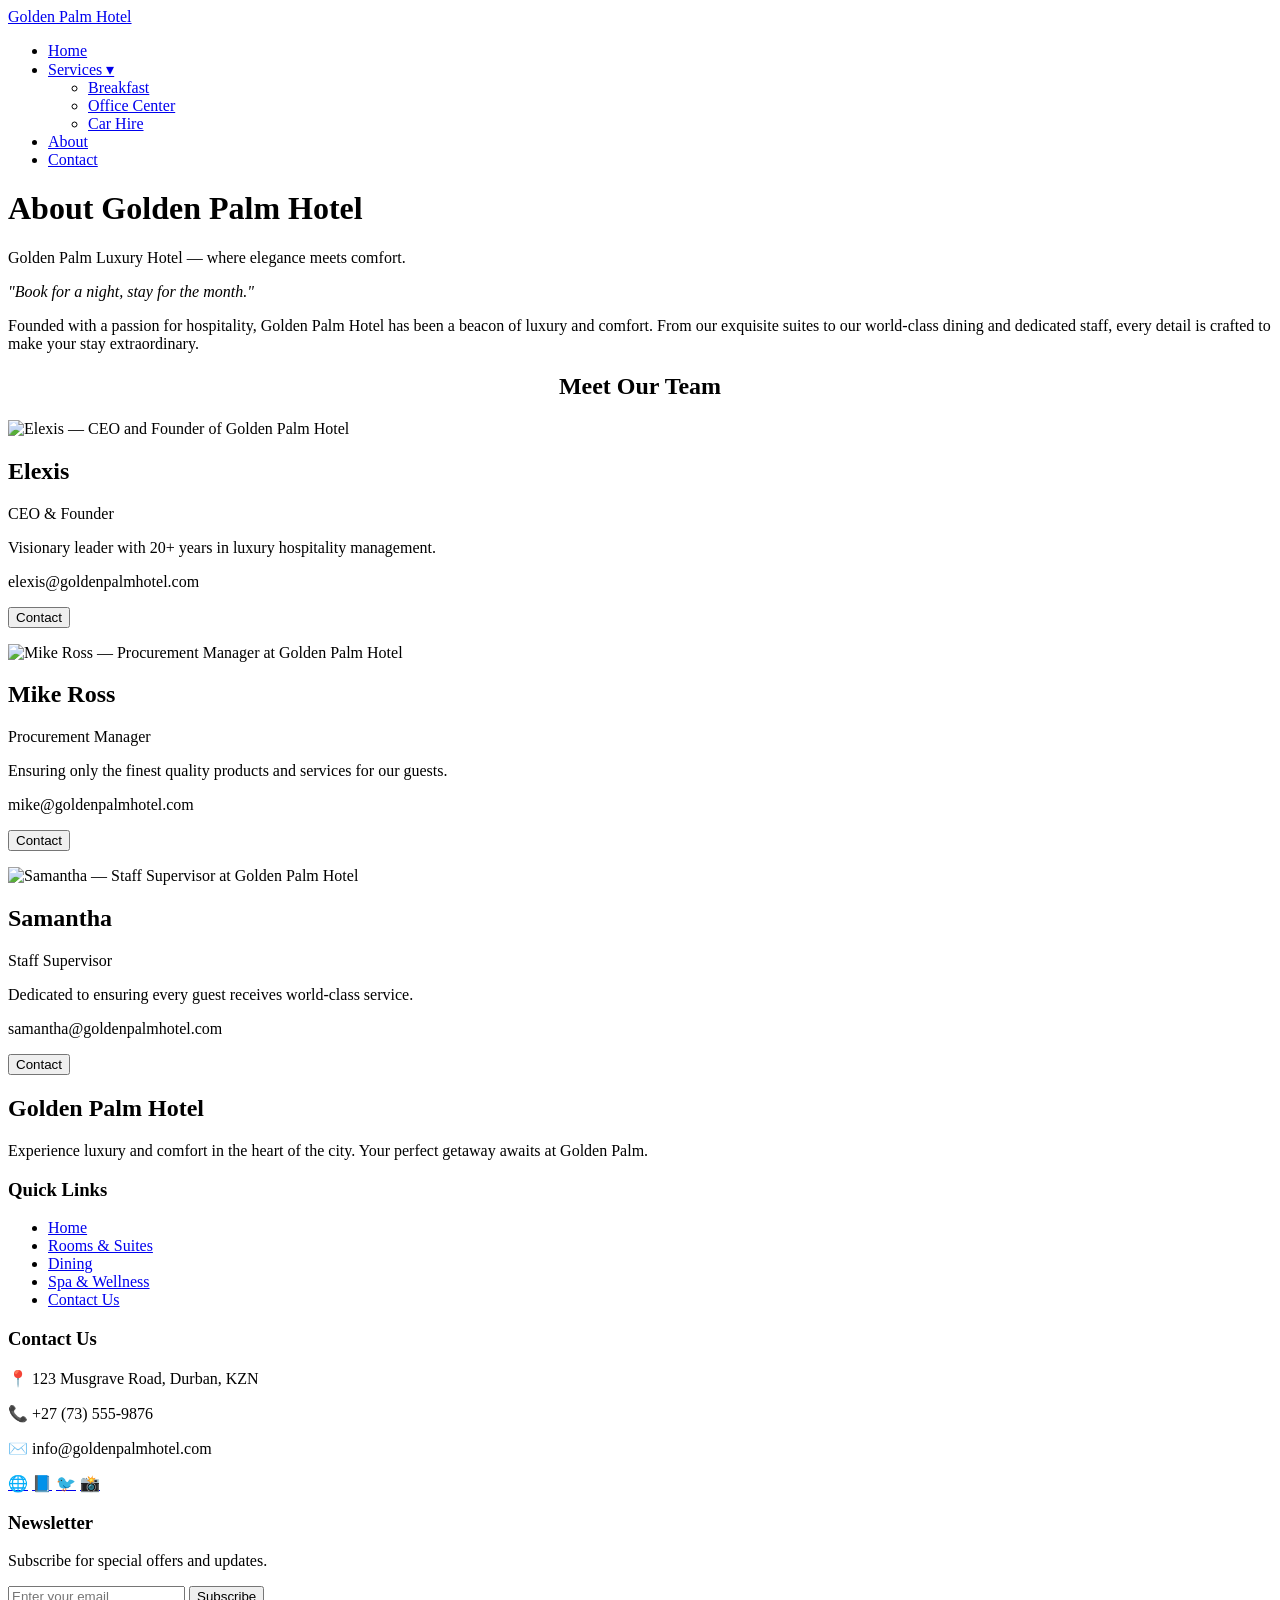
==== about.html @ bf4af977 "Add files via upload" ====
<!DOCTYPE html>
<html lang="en">

<head>
  <meta charset="UTF-8" />
  <meta name="viewport" content="width=device-width, initial-scale=1.0" />

  <!-- SEO Meta Tags -->
  <title>About Us | Golden Palm Hotel</title>
  <meta name="description" content="Learn about Golden Palm Hotel — a luxury destination in Miami managed by our passionate team. Meet our CEO, Procurement Manager, and Staff Supervisor." />
  <meta name="keywords" content="about Golden Palm Hotel, hotel team, hotel management, luxury hotel Miami, hotel history" />
  <meta name="author" content="Golden Palm Hotel" />
  <meta name="robots" content="index, follow" />
  <link rel="canonical" href="https://www.goldenpalmhotel.com/about.html" />
  <link rel="stylesheet" href="./css/stylesheet.css">
  <title>About Us | Golden Palm Hotel</title>
</head>

<body>
  <nav>
    <div class="navbar">
      <a href="./index.html" class="logo">Golden Palm Hotel</a>

      <div class="hamburger" id="hamburger" aria-label="Toggle navigation" role="button" tabindex="0">
        <span></span>
        <span></span>
        <span></span>
      </div>

      <ul class="nav-links" id="navLinks">
        <li><a href="./index.html">Home</a></li>
        <li>
          <a href="#" class="submenu-toggle" aria-haspopup="true">Services ▾</a>
          <ul class="submenu">
            <li><a href="#">Breakfast</a></li>
            <li><a href="#">Office Center</a></li>
            <li><a href="#">Car Hire</a></li>
          </ul>
        </li>
        <li><a href="./about.html" class="active">About</a></li>
        <li><a href="./Contact.html">Contact</a></li>
      </ul>
    </div>
  </nav>
  <!--Navigation Ends-->

  <div class="about-section">
    <h1>About Golden Palm Hotel</h1>
    <p>Golden Palm Luxury Hotel — where elegance meets comfort.</p>
    <p><em>"Book for a night, stay for the month."</em></p>
    <p class="about-description">
      Founded with a passion for hospitality, Golden Palm Hotel has been a beacon of luxury and comfort. 
      From our exquisite suites to our world-class dining and dedicated staff, every detail is crafted to make your stay extraordinary.
    </p>
  </div>

  <h2 style="text-align:center">Meet Our Team</h2>
  <div class="row">
    <div class="column">
      <div class="card">
        <img src="./img/Elexis.jpg" alt="Elexis — CEO and Founder of Golden Palm Hotel" style="width:100%">
        <div class="container">
          <h2>Elexis</h2>
          <p class="title">CEO &amp; Founder</p>
          <p>Visionary leader with 20+ years in luxury hospitality management.</p>
          <p>elexis@goldenpalmhotel.com</p>
          <p><button class="button" onclick="window.location.href='./Contact.html'">Contact</button></p>
        </div>
      </div>
    </div>

    <div class="column">
      <div class="card">
        <img src="./img/Mike.jpg" alt="Mike Ross — Procurement Manager at Golden Palm Hotel" style="width:100%">
        <div class="container">
          <h2>Mike Ross</h2>
          <p class="title">Procurement Manager</p>
          <p>Ensuring only the finest quality products and services for our guests.</p>
          <p>mike@goldenpalmhotel.com</p>
          <p><button class="button" onclick="window.location.href='./Contact.html'">Contact</button></p>
        </div>
      </div>
    </div>

    <div class="column">
      <div class="card">
        <img src="./img/samantha.avif" alt="Samantha — Staff Supervisor at Golden Palm Hotel" style="width:100%">
        <div class="container">
          <h2>Samantha</h2>
          <p class="title">Staff Supervisor</p>
          <p>Dedicated to ensuring every guest receives world-class service.</p>
          <p>samantha@goldenpalmhotel.com</p>
          <p><button class="button" onclick="window.location.href='./Contact.html'">Contact</button></p>
        </div>
      </div>
    </div>
  </div>

  <!-- Toast notification -->
  <div id="toast" class="toast" role="alert" aria-live="polite"></div>

  <footer>
    <div class="footer-logo">
      <h2>Golden Palm Hotel</h2>
      <p>Experience luxury and comfort in the heart of the city. Your perfect getaway awaits at Golden Palm.</p>
    </div>

    <div class="footer-links">
      <h3>Quick Links</h3>
      <ul>
        <li><a href="#">Home</a></li>
        <li><a href="#">Rooms &amp; Suites</a></li>
        <li><a href="#">Dining</a></li>
        <li><a href="#">Spa &amp; Wellness</a></li>
        <li><a href="#">Contact Us</a></li>
      </ul>
    </div>

    <div class="footer-contact">
      <h3>Contact Us</h3>
      <p>📍 123 Musgrave Road, Durban, KZN</p>
      <p>📞 +27 (73) 555-9876</p>
      <p>✉️ info@goldenpalmhotel.com</p>
      <div class="footer-social">
        <a href="#" aria-label="Website">🌐</a>
        <a href="#" aria-label="Facebook">📘</a>
        <a href="#" aria-label="Twitter">🐦</a>
        <a href="#" aria-label="Instagram">📸</a>
      </div>
    </div>

    <div class="footer-newsletter">
      <h3>Newsletter</h3>
      <p>Subscribe for special offers and updates.</p>
      <div class="newsletter-form">
        <input type="email" id="newsletterEmail" placeholder="Enter your email" required aria-label="Newsletter email">
        <button type="button" onclick="handleNewsletterSubmit()">Subscribe</button>
      </div>
    </div>
  </footer>

  <script src="./javascript/script.js"></script>
</body>
</html>
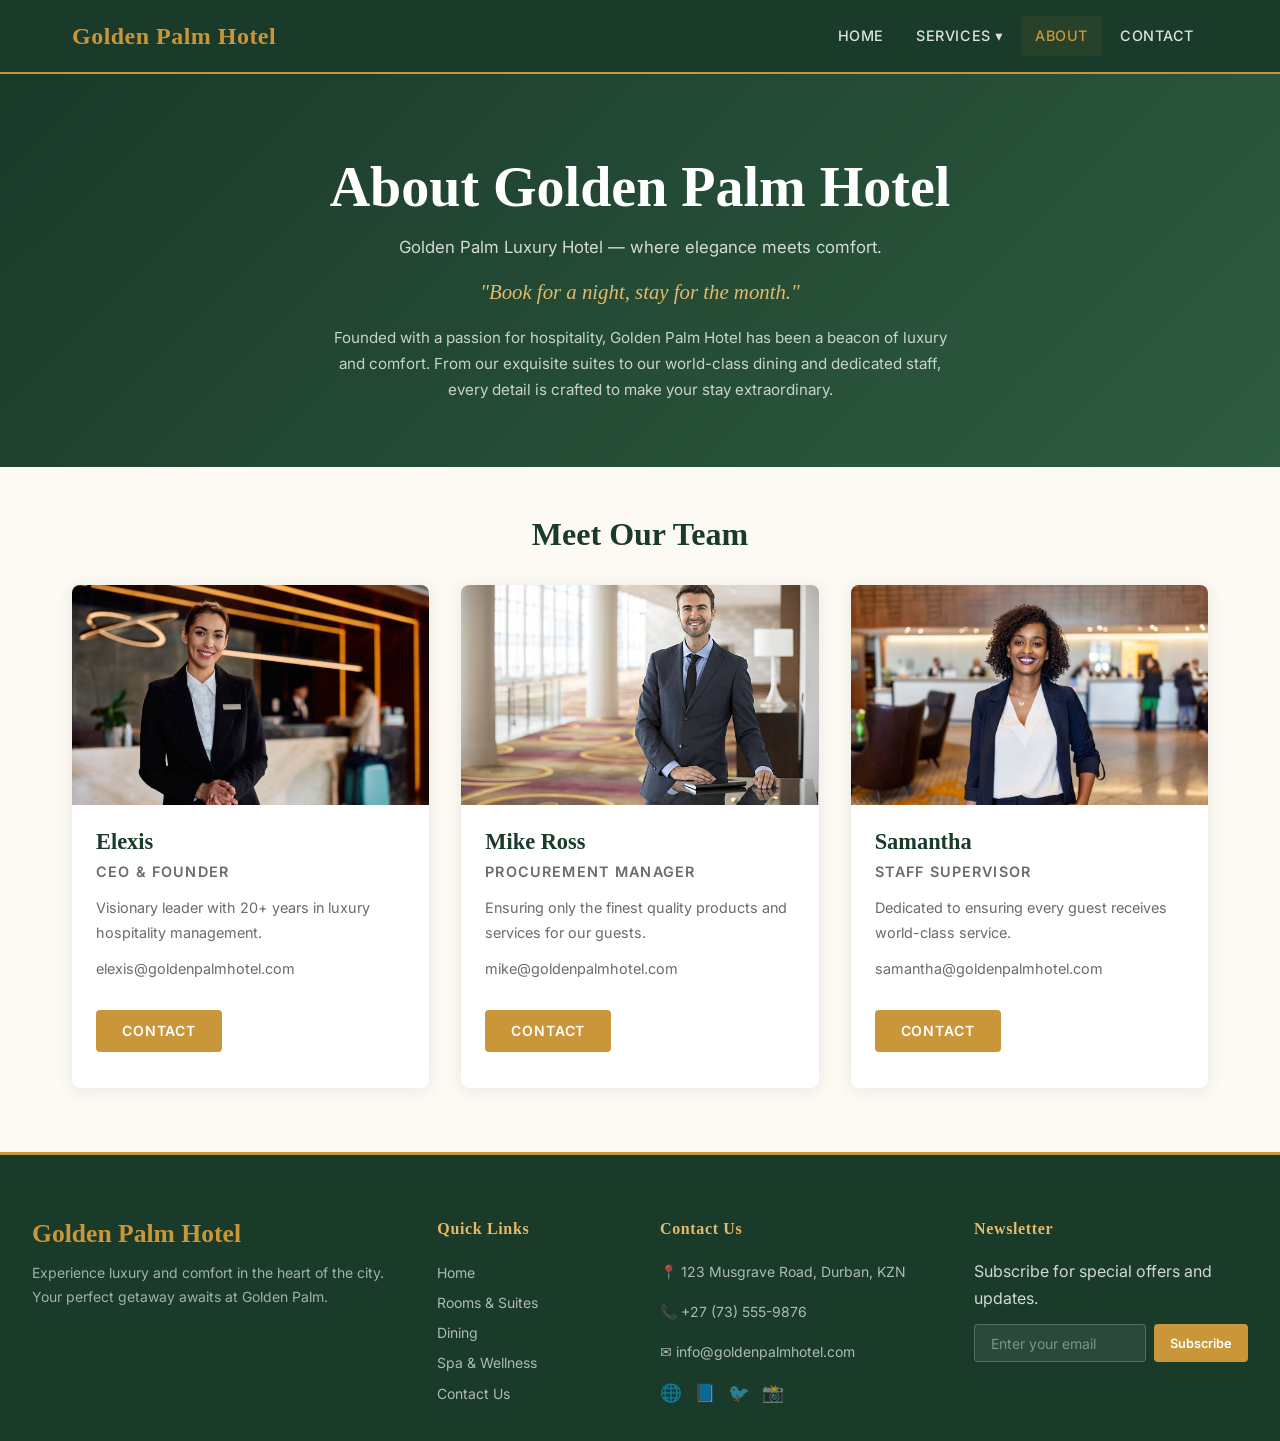
==== commit 03d1eae0: "Fix link case for Contact page in navigation" ====
--- a/about.html
+++ b/about.html
@@ -38,7 +38,7 @@
           </ul>
         </li>
         <li><a href="./about.html" class="active">About</a></li>
-        <li><a href="./Contact.html">Contact</a></li>
+        <li><a href="./contact.html">Contact</a></li>
       </ul>
     </div>
   </nav>
--- a/css/stylesheet.css
+++ b/css/stylesheet.css
@@ -0,0 +1,948 @@
+/* ============================================================
+   Golden Palm Hotel — Main Stylesheet
+   Palette: Forest Green | Warm Sand | Burnished Gold | Ivory
+   Type: Cormorant Garant (display) + Inter (body)
+   ============================================================ */
+
+@import url('https://fonts.googleapis.com/css2?family=Cormorant+Garant:ital,wght@0,400;0,500;0,600;0,700;1,400;1,500&family=Inter:wght@300;400;500;600&display=swap');
+
+/* ── Custom Properties ────────────────────────────────────── */
+:root {
+  --green-deep:   #1A3A2A;
+  --green-mid:    #2E5C40;
+  --gold:         #C9963A;
+  --gold-light:   #E5B96A;
+  --sand:         #F5EDD8;
+  --ivory:        #FDFAF4;
+  --text-dark:    #2C2C2C;
+  --text-muted:   #6B6B6B;
+  --border:       #E2D8C4;
+  --white:        #ffffff;
+
+  --ff-display:   'Cormorant Garant', Georgia, serif;
+  --ff-body:      'Inter', system-ui, sans-serif;
+
+  --nav-h:        72px;
+  --radius:       4px;
+  --radius-lg:    8px;
+  --shadow:       0 2px 16px rgba(26,58,42,0.10);
+  --shadow-hover: 0 8px 32px rgba(26,58,42,0.16);
+  --transition:   0.25s ease;
+}
+
+/* ── Reset & Base ─────────────────────────────────────────── */
+*, *::before, *::after { box-sizing: border-box; margin: 0; padding: 0; }
+
+html { scroll-behavior: smooth; font-size: 16px; }
+
+body {
+  font-family: var(--ff-body);
+  font-weight: 400;
+  color: var(--text-dark);
+  background: var(--ivory);
+  line-height: 1.7;
+  -webkit-font-smoothing: antialiased;
+}
+
+img { display: block; max-width: 100%; }
+a   { color: inherit; text-decoration: none; }
+ul  { list-style: none; }
+
+/* ── Gold Rule — signature element ──────────────────────────*/
+.gold-rule {
+  display: block;
+  width: 56px;
+  height: 2px;
+  background: var(--gold);
+  margin: 0 auto 1.5rem;
+}
+
+/* ── Typography ───────────────────────────────────────────── */
+h1, h2, h3, h4 {
+  font-family: var(--ff-display);
+  font-weight: 600;
+  line-height: 1.2;
+  color: var(--green-deep);
+}
+
+h1 { font-size: clamp(2rem, 5vw, 3.5rem); }
+h2 { font-size: clamp(1.5rem, 3vw, 2.25rem); }
+h3 { font-size: 1.25rem; }
+
+p  { margin-bottom: 0.75rem; }
+
+/* ── Navigation ───────────────────────────────────────────── */
+nav {
+  position: sticky;
+  top: 0;
+  z-index: 100;
+  background: var(--green-deep);
+  border-bottom: 2px solid var(--gold);
+}
+
+.navbar {
+  max-width: 1200px;
+  margin: 0 auto;
+  padding: 0 2rem;
+  height: var(--nav-h);
+  display: flex;
+  align-items: center;
+  justify-content: space-between;
+  gap: 2rem;
+}
+
+.navbar.scrolled { box-shadow: var(--shadow); }
+
+.logo {
+  font-family: var(--ff-display);
+  font-size: 1.5rem;
+  font-weight: 700;
+  color: var(--gold);
+  letter-spacing: 0.02em;
+  white-space: nowrap;
+  flex-shrink: 0;
+}
+
+.nav-links {
+  display: flex;
+  align-items: center;
+  gap: 0.25rem;
+}
+
+.nav-links > li {
+  position: relative;
+}
+
+.nav-links > li > a {
+  display: block;
+  padding: 0.5rem 0.875rem;
+  color: rgba(255,255,255,0.85);
+  font-size: 0.9rem;
+  font-weight: 500;
+  letter-spacing: 0.04em;
+  text-transform: uppercase;
+  border-radius: var(--radius);
+  transition: color var(--transition), background var(--transition);
+}
+
+.nav-links > li > a:hover,
+.nav-links > li > a.active {
+  color: var(--gold);
+  background: rgba(201,150,58,0.08);
+}
+
+/* Submenu */
+.submenu {
+  position: absolute;
+  top: calc(100% + 6px);
+  left: 0;
+  min-width: 160px;
+  background: var(--green-deep);
+  border: 1px solid var(--gold);
+  border-radius: var(--radius);
+  padding: 0.5rem 0;
+  opacity: 0;
+  pointer-events: none;
+  transform: translateY(-6px);
+  transition: opacity var(--transition), transform var(--transition);
+  z-index: 50;
+}
+
+.nav-links > li:hover .submenu,
+.submenu.open {
+  opacity: 1;
+  pointer-events: auto;
+  transform: translateY(0);
+}
+
+.submenu li a {
+  display: block;
+  padding: 0.5rem 1rem;
+  color: rgba(255,255,255,0.8);
+  font-size: 0.875rem;
+  transition: color var(--transition), padding-left var(--transition);
+}
+
+.submenu li a:hover {
+  color: var(--gold);
+  padding-left: 1.25rem;
+}
+
+/* Hamburger */
+.hamburger {
+  display: none;
+  flex-direction: column;
+  gap: 5px;
+  cursor: pointer;
+  padding: 6px;
+  border-radius: var(--radius);
+}
+
+.hamburger span {
+  display: block;
+  width: 24px;
+  height: 2px;
+  background: var(--gold);
+  transition: transform var(--transition), opacity var(--transition);
+}
+
+.hamburger.active span:nth-child(1) { transform: translateY(7px) rotate(45deg); }
+.hamburger.active span:nth-child(2) { opacity: 0; }
+.hamburger.active span:nth-child(3) { transform: translateY(-7px) rotate(-45deg); }
+
+/* ── Buttons ──────────────────────────────────────────────── */
+.button {
+  display: inline-block;
+  padding: 0.65rem 1.5rem;
+  background: var(--gold);
+  color: var(--white);
+  font-family: var(--ff-body);
+  font-size: 0.875rem;
+  font-weight: 600;
+  letter-spacing: 0.06em;
+  text-transform: uppercase;
+  border: 2px solid var(--gold);
+  border-radius: var(--radius);
+  cursor: pointer;
+  transition: background var(--transition), color var(--transition), transform var(--transition), box-shadow var(--transition);
+}
+
+.button:hover {
+  background: var(--green-deep);
+  border-color: var(--green-deep);
+  color: var(--gold);
+  transform: translateY(-1px);
+  box-shadow: 0 4px 16px rgba(201,150,58,0.25);
+}
+
+.button--outline {
+  background: transparent;
+  color: var(--green-deep);
+  border-color: var(--green-deep);
+}
+
+.button--outline:hover {
+  background: var(--green-deep);
+  color: var(--gold);
+}
+
+/* ── Hero Slideshow (index.html) ──────────────────────────── */
+.slideshow-container {
+  position: relative;
+  overflow: hidden;
+  background: var(--green-deep);
+}
+
+.carousalmargin { margin: 0; }
+
+.mySlides { display: none; position: relative; }
+.mySlides.fade { animation: fadeIn 0.8s ease; }
+.mySlides img { width: 100%; height: 500px; object-fit: cover; filter: brightness(0.75); }
+
+@keyframes fadeIn { from { opacity: 0.4; } to { opacity: 1; } }
+
+.text {
+  position: absolute;
+  bottom: 2.5rem;
+  left: 50%;
+  transform: translateX(-50%);
+  font-family: var(--ff-display);
+  font-size: clamp(1.25rem, 3vw, 2rem);
+  font-style: italic;
+  color: var(--white);
+  background: rgba(26,58,42,0.65);
+  padding: 0.75rem 2rem;
+  border-left: 3px solid var(--gold);
+  white-space: nowrap;
+  letter-spacing: 0.03em;
+}
+
+.numbertext {
+  position: absolute;
+  top: 1rem;
+  right: 1.25rem;
+  color: rgba(255,255,255,0.6);
+  font-size: 0.75rem;
+  letter-spacing: 0.1em;
+}
+
+.prev, .next {
+  position: absolute;
+  top: 50%;
+  transform: translateY(-50%);
+  padding: 0.75rem 1rem;
+  color: var(--white);
+  background: rgba(26,58,42,0.55);
+  border: 1px solid rgba(201,150,58,0.4);
+  cursor: pointer;
+  font-size: 1.25rem;
+  user-select: none;
+  transition: background var(--transition);
+  z-index: 5;
+}
+.prev { left: 0; border-radius: 0 var(--radius) var(--radius) 0; }
+.next { right: 0; border-radius: var(--radius) 0 0 var(--radius); }
+.prev:hover, .next:hover { background: rgba(201,150,58,0.75); }
+
+.dot {
+  display: inline-block;
+  width: 10px;
+  height: 10px;
+  margin: 0 5px;
+  background: var(--border);
+  border-radius: 50%;
+  cursor: pointer;
+  transition: background var(--transition);
+}
+.dot.active, .dot:hover { background: var(--gold); }
+
+/* ── Section headings (index) ─────────────────────────────── */
+body > h1 {
+  text-align: center;
+  padding: 3rem 1rem 0.5rem;
+}
+body > h1 + p {
+  text-align: center;
+  color: var(--text-muted);
+  font-style: italic;
+  margin-bottom: 0.5rem;
+}
+
+/* ── Card Grid ────────────────────────────────────────────── */
+.row {
+  display: grid;
+  grid-template-columns: repeat(auto-fit, minmax(280px, 1fr));
+  gap: 2rem;
+  max-width: 1200px;
+  margin: 2rem auto 4rem;
+  padding: 0 2rem;
+}
+
+.column { display: flex; }
+
+.card {
+  background: var(--white);
+  border-radius: var(--radius-lg);
+  overflow: hidden;
+  box-shadow: var(--shadow);
+  display: flex;
+  flex-direction: column;
+  width: 100%;
+  transition: box-shadow var(--transition), transform var(--transition);
+}
+
+.card:hover {
+  box-shadow: var(--shadow-hover);
+  transform: translateY(-4px);
+}
+
+.card img {
+  width: 100%;
+  height: 220px;
+  object-fit: cover;
+  transition: transform 0.4s ease;
+}
+
+.card:hover img { transform: scale(1.04); }
+
+.card .container {
+  padding: 1.5rem;
+  display: flex;
+  flex-direction: column;
+  flex: 1;
+}
+
+.card .container h2 {
+  font-size: 1.4rem;
+  margin-bottom: 0.25rem;
+}
+
+.card .title {
+  color: var(--gold);
+  font-size: 0.8rem;
+  font-weight: 600;
+  letter-spacing: 0.08em;
+  text-transform: uppercase;
+  margin-bottom: 0.75rem;
+}
+
+.card .container p { color: var(--text-muted); font-size: 0.9rem; }
+
+.card .container > p:last-of-type {
+  margin-top: auto;
+  padding-top: 1rem;
+}
+
+/* ── About Page ───────────────────────────────────────────── */
+.about-section {
+  background: linear-gradient(135deg, var(--green-deep) 0%, var(--green-mid) 100%);
+  color: var(--white);
+  text-align: center;
+  padding: 5rem 2rem 4rem;
+}
+
+.about-section h1 {
+  color: var(--white);
+  margin-bottom: 0.75rem;
+}
+
+.about-section p {
+  color: rgba(255,255,255,0.8);
+  font-size: 1.05rem;
+}
+
+.about-section em {
+  font-family: var(--ff-display);
+  font-size: 1.3rem;
+  color: var(--gold-light);
+  font-style: italic;
+}
+
+.about-description {
+  max-width: 640px;
+  margin: 1rem auto 0;
+  color: rgba(255,255,255,0.75) !important;
+  font-size: 0.95rem !important;
+}
+
+/* Team section heading */
+h2[style*="text-align:center"] {
+  margin: 3rem 0 0.5rem;
+  font-size: 2rem;
+}
+
+/* ── Contact Page ─────────────────────────────────────────── */
+.page-header {
+  background: linear-gradient(135deg, var(--green-deep), var(--green-mid));
+  color: var(--white);
+  text-align: center;
+  padding: 4rem 2rem;
+}
+
+.page-header h1 { color: var(--white); margin-bottom: 0.75rem; }
+.page-header p  { color: rgba(255,255,255,0.8); font-size: 1rem; }
+
+.contact-wrapper {
+  max-width: 760px;
+  margin: 3rem auto 4rem;
+  padding: 0 2rem;
+}
+
+.contact-info-grid {
+  display: grid;
+  grid-template-columns: repeat(auto-fit, minmax(160px, 1fr));
+  gap: 1rem;
+  margin-bottom: 2.5rem;
+}
+
+.contact-detail {
+  background: var(--white);
+  border: 1px solid var(--border);
+  border-radius: var(--radius-lg);
+  padding: 1.25rem 1rem;
+  text-align: center;
+  box-shadow: var(--shadow);
+}
+
+.contact-detail span { font-size: 1.5rem; display: block; margin-bottom: 0.4rem; }
+.contact-detail p    { margin: 0; font-size: 0.85rem; color: var(--text-muted); }
+
+.contact-form-container {
+  background: var(--white);
+  border: 1px solid var(--border);
+  border-radius: var(--radius-lg);
+  padding: 2.5rem;
+  box-shadow: var(--shadow);
+  display: flex;
+  flex-direction: column;
+  gap: 1.25rem;
+}
+
+.contact-form-container label {
+  display: block;
+  font-size: 0.8rem;
+  font-weight: 600;
+  letter-spacing: 0.06em;
+  text-transform: uppercase;
+  color: var(--green-deep);
+  margin-bottom: 0.4rem;
+}
+
+.contact-form-container input,
+.contact-form-container textarea {
+  width: 100%;
+  padding: 0.75rem 1rem;
+  border: 1.5px solid var(--border);
+  border-radius: var(--radius);
+  font-family: var(--ff-body);
+  font-size: 0.95rem;
+  color: var(--text-dark);
+  background: var(--ivory);
+  transition: border-color var(--transition), box-shadow var(--transition);
+  outline: none;
+}
+
+.contact-form-container input:focus,
+.contact-form-container textarea:focus {
+  border-color: var(--gold);
+  box-shadow: 0 0 0 3px rgba(201,150,58,0.15);
+  background: var(--white);
+}
+
+.contact-form-container textarea { resize: vertical; min-height: 140px; }
+
+.field-error {
+  color: #c0392b;
+  font-size: 0.8rem;
+  margin-top: 0.3rem;
+  min-height: 1.2em;
+}
+
+.submit-btn { align-self: flex-start; padding: 0.8rem 2rem; font-size: 0.9rem; }
+
+/* ── Services Page ────────────────────────────────────────── */
+.services-hero {
+  background: linear-gradient(135deg, var(--green-deep) 0%, var(--green-mid) 100%);
+  padding: 5rem 2rem 4.5rem;
+  text-align: center;
+  position: relative;
+  overflow: hidden;
+}
+
+.services-hero::after {
+  content: '';
+  position: absolute;
+  bottom: 0; left: 0; right: 0;
+  height: 3px;
+  background: linear-gradient(90deg, transparent, var(--gold), transparent);
+}
+
+.services-hero__label {
+  font-size: 0.8rem;
+  font-weight: 600;
+  letter-spacing: 0.2em;
+  text-transform: uppercase;
+  color: var(--gold);
+  margin-bottom: 1rem;
+}
+
+.services-hero__title {
+  color: var(--white);
+  margin-bottom: 1rem;
+}
+
+.services-hero__sub {
+  color: rgba(255,255,255,0.75);
+  font-size: 1.05rem;
+  margin-bottom: 2rem;
+}
+
+.hero-cta { font-size: 0.9rem; padding: 0.8rem 2rem; }
+
+.filter-section {
+  background: var(--sand);
+  padding: 1.5rem 2rem;
+  border-bottom: 1px solid var(--border);
+}
+
+.filter-bar {
+  max-width: 1200px;
+  margin: 0 auto;
+  display: flex;
+  flex-wrap: wrap;
+  gap: 0.5rem;
+  justify-content: center;
+}
+
+.filter-btn {
+  padding: 0.45rem 1.1rem;
+  border: 1.5px solid var(--border);
+  border-radius: 999px;
+  background: var(--white);
+  color: var(--text-muted);
+  font-family: var(--ff-body);
+  font-size: 0.8rem;
+  font-weight: 500;
+  cursor: pointer;
+  transition: all var(--transition);
+}
+
+.filter-btn:hover,
+.filter-btn.active {
+  background: var(--green-deep);
+  border-color: var(--green-deep);
+  color: var(--gold);
+}
+
+.services-main {
+  max-width: 1200px;
+  margin: 3rem auto;
+  padding: 0 2rem;
+  display: grid;
+  grid-template-columns: repeat(auto-fill, minmax(320px, 1fr));
+  gap: 2rem;
+}
+
+.service-card {
+  background: var(--white);
+  border-radius: var(--radius-lg);
+  overflow: hidden;
+  box-shadow: var(--shadow);
+  display: flex;
+  flex-direction: column;
+  transition: box-shadow var(--transition), transform var(--transition);
+}
+
+.service-card:hover {
+  box-shadow: var(--shadow-hover);
+  transform: translateY(-4px);
+}
+
+.service-card__img-wrap {
+  position: relative;
+  overflow: hidden;
+}
+
+.service-card__img-wrap img {
+  width: 100%;
+  height: 210px;
+  object-fit: cover;
+  transition: transform 0.4s ease;
+}
+
+.service-card:hover .service-card__img-wrap img { transform: scale(1.05); }
+
+.service-card__badge {
+  position: absolute;
+  top: 0.875rem;
+  left: 0.875rem;
+  background: var(--green-deep);
+  color: var(--gold-light);
+  font-size: 0.7rem;
+  font-weight: 600;
+  letter-spacing: 0.06em;
+  padding: 0.3rem 0.75rem;
+  border-radius: 999px;
+}
+
+.service-card__badge--gold  { background: var(--gold); color: var(--white); }
+.service-card__badge--green { background: #2E7D32; color: #fff; }
+
+.service-card__body {
+  padding: 1.5rem;
+  display: flex;
+  flex-direction: column;
+  flex: 1;
+}
+
+.service-card__icon { font-size: 1.75rem; margin-bottom: 0.5rem; }
+
+.service-card__body h2 {
+  font-size: 1.35rem;
+  margin-bottom: 0.2rem;
+}
+
+.service-card__tagline {
+  color: var(--gold);
+  font-size: 0.75rem;
+  font-weight: 600;
+  letter-spacing: 0.1em;
+  text-transform: uppercase;
+  margin-bottom: 0.75rem;
+}
+
+.service-card__body > p:not(.service-card__tagline) {
+  color: var(--text-muted);
+  font-size: 0.9rem;
+  margin-bottom: 1rem;
+}
+
+.service-card__features {
+  margin: 0 0 1.25rem;
+  display: flex;
+  flex-direction: column;
+  gap: 0.35rem;
+}
+
+.service-card__features li {
+  font-size: 0.83rem;
+  color: var(--text-muted);
+  display: flex;
+  align-items: flex-start;
+  gap: 0.4rem;
+}
+
+.service-card__footer {
+  display: flex;
+  align-items: center;
+  justify-content: space-between;
+  gap: 1rem;
+  padding-top: 1rem;
+  border-top: 1px solid var(--border);
+  margin-top: auto;
+  flex-wrap: wrap;
+}
+
+.service-card__price {
+  font-size: 0.85rem;
+  color: var(--text-muted);
+}
+
+.service-card__price strong {
+  font-size: 1.05rem;
+  color: var(--green-deep);
+  font-weight: 700;
+}
+
+.no-results {
+  text-align: center;
+  padding: 3rem;
+  color: var(--text-muted);
+  font-style: italic;
+}
+
+.enquiry-strip {
+  background: var(--green-deep);
+  margin: 0;
+}
+
+.enquiry-strip__inner {
+  max-width: 1200px;
+  margin: 0 auto;
+  padding: 3rem 2rem;
+  display: flex;
+  align-items: center;
+  justify-content: space-between;
+  gap: 2rem;
+  flex-wrap: wrap;
+}
+
+.enquiry-strip__text h2 { color: var(--white); font-size: 1.5rem; margin-bottom: 0.35rem; }
+.enquiry-strip__text p  { color: rgba(255,255,255,0.7); margin: 0; font-size: 0.95rem; }
+
+.enquiry-strip__actions {
+  display: flex;
+  gap: 1rem;
+  flex-wrap: wrap;
+}
+
+.enquiry-strip .button--outline {
+  color: var(--gold);
+  border-color: var(--gold);
+}
+.enquiry-strip .button--outline:hover {
+  background: var(--gold);
+  color: var(--white);
+}
+
+/* Scroll-to-top */
+#scrollTopBtn {
+  position: fixed;
+  bottom: 2rem;
+  right: 2rem;
+  width: 44px;
+  height: 44px;
+  background: var(--green-deep);
+  color: var(--gold);
+  border: 1px solid var(--gold);
+  border-radius: 50%;
+  font-size: 1.1rem;
+  cursor: pointer;
+  display: none;
+  align-items: center;
+  justify-content: center;
+  box-shadow: var(--shadow);
+  transition: background var(--transition);
+  z-index: 90;
+}
+#scrollTopBtn:hover { background: var(--gold); color: var(--white); }
+
+/* ── Footer ───────────────────────────────────────────────── */
+footer {
+  background: var(--green-deep);
+  color: rgba(255,255,255,0.8);
+  padding: 4rem 2rem 2rem;
+  display: grid;
+  grid-template-columns: 2fr 1fr 1.5fr 1.5fr;
+  gap: 2.5rem;
+  border-top: 3px solid var(--gold);
+}
+
+.footer-logo h2 {
+  font-family: var(--ff-display);
+  font-size: 1.6rem;
+  color: var(--gold);
+  margin-bottom: 0.75rem;
+}
+.footer-logo p { font-size: 0.875rem; color: rgba(255,255,255,0.6); line-height: 1.7; }
+
+footer h3 {
+  font-family: var(--ff-display);
+  font-size: 1rem;
+  color: var(--gold-light);
+  margin-bottom: 1.25rem;
+  letter-spacing: 0.04em;
+}
+
+.footer-links ul li a {
+  color: rgba(255,255,255,0.65);
+  font-size: 0.875rem;
+  display: block;
+  padding: 0.2rem 0;
+  transition: color var(--transition), padding-left var(--transition);
+}
+.footer-links ul li a:hover { color: var(--gold); padding-left: 4px; }
+
+.footer-contact p { font-size: 0.875rem; color: rgba(255,255,255,0.65); line-height: 2; }
+
+.footer-social {
+  display: flex;
+  gap: 0.75rem;
+  margin-top: 0.75rem;
+}
+.footer-social a {
+  font-size: 1.1rem;
+  opacity: 0.7;
+  transition: opacity var(--transition), transform var(--transition);
+}
+.footer-social a:hover { opacity: 1; transform: scale(1.15); }
+
+.newsletter-form {
+  display: flex;
+  gap: 0.5rem;
+  margin-top: 0.75rem;
+  flex-wrap: wrap;
+}
+.newsletter-form input {
+  flex: 1;
+  min-width: 140px;
+  padding: 0.6rem 1rem;
+  border: 1px solid rgba(255,255,255,0.2);
+  border-radius: var(--radius);
+  background: rgba(255,255,255,0.08);
+  color: var(--white);
+  font-family: var(--ff-body);
+  font-size: 0.875rem;
+  outline: none;
+  transition: border-color var(--transition);
+}
+.newsletter-form input::placeholder { color: rgba(255,255,255,0.4); }
+.newsletter-form input:focus { border-color: var(--gold); }
+.newsletter-form button {
+  padding: 0.6rem 1rem;
+  background: var(--gold);
+  color: var(--white);
+  border: none;
+  border-radius: var(--radius);
+  font-family: var(--ff-body);
+  font-size: 0.8rem;
+  font-weight: 600;
+  cursor: pointer;
+  transition: background var(--transition);
+}
+.newsletter-form button:hover { background: var(--gold-light); }
+
+/* ── Toast ────────────────────────────────────────────────── */
+.toast {
+  position: fixed;
+  bottom: 2rem;
+  left: 50%;
+  transform: translateX(-50%) translateY(20px);
+  background: var(--green-deep);
+  color: var(--white);
+  padding: 0.75rem 1.75rem;
+  border-radius: var(--radius-lg);
+  font-size: 0.9rem;
+  border-left: 3px solid var(--gold);
+  opacity: 0;
+  pointer-events: none;
+  transition: opacity var(--transition), transform var(--transition);
+  z-index: 999;
+  white-space: nowrap;
+}
+
+.toast--visible {
+  opacity: 1;
+  transform: translateX(-50%) translateY(0);
+}
+
+.toast--success { border-color: #4caf50; }
+.toast--error   { border-color: #f44336; }
+
+/* ── Responsive ───────────────────────────────────────────── */
+@media (max-width: 900px) {
+  footer {
+    grid-template-columns: 1fr 1fr;
+  }
+}
+
+@media (max-width: 768px) {
+  .hamburger { display: flex; }
+
+  .nav-links {
+    display: none;
+    position: absolute;
+    top: var(--nav-h);
+    left: 0;
+    right: 0;
+    background: var(--green-deep);
+    flex-direction: column;
+    align-items: flex-start;
+    padding: 1rem 2rem 1.5rem;
+    gap: 0;
+    border-top: 1px solid rgba(201,150,58,0.2);
+    box-shadow: 0 8px 24px rgba(0,0,0,0.2);
+  }
+
+  .nav-links.open { display: flex; }
+
+  .nav-links > li { width: 100%; }
+
+  .nav-links > li > a {
+    padding: 0.75rem 0;
+    font-size: 1rem;
+    border-bottom: 1px solid rgba(255,255,255,0.07);
+  }
+
+  .submenu {
+    position: static;
+    opacity: 1;
+    pointer-events: auto;
+    transform: none;
+    background: rgba(255,255,255,0.05);
+    border: none;
+    border-radius: 0;
+    padding: 0.25rem 0 0.25rem 1rem;
+    display: none;
+  }
+
+  .submenu.open { display: block; }
+
+  .row { padding: 0 1rem; }
+
+  footer {
+    grid-template-columns: 1fr;
+    gap: 2rem;
+  }
+
+  .enquiry-strip__inner {
+    flex-direction: column;
+    text-align: center;
+  }
+
+  .services-main {
+    grid-template-columns: 1fr;
+  }
+
+  .contact-form-container { padding: 1.5rem; }
+}
+
+@media (max-width: 480px) {
+  .text { white-space: normal; text-align: center; font-size: 1.1rem; }
+  .mySlides img { height: 280px; }
+  .service-card__footer { flex-direction: column; align-items: flex-start; }
+}
+
+@media (prefers-reduced-motion: reduce) {
+  *, *::before, *::after { animation-duration: 0.01ms !important; transition-duration: 0.01ms !important; }
+}
